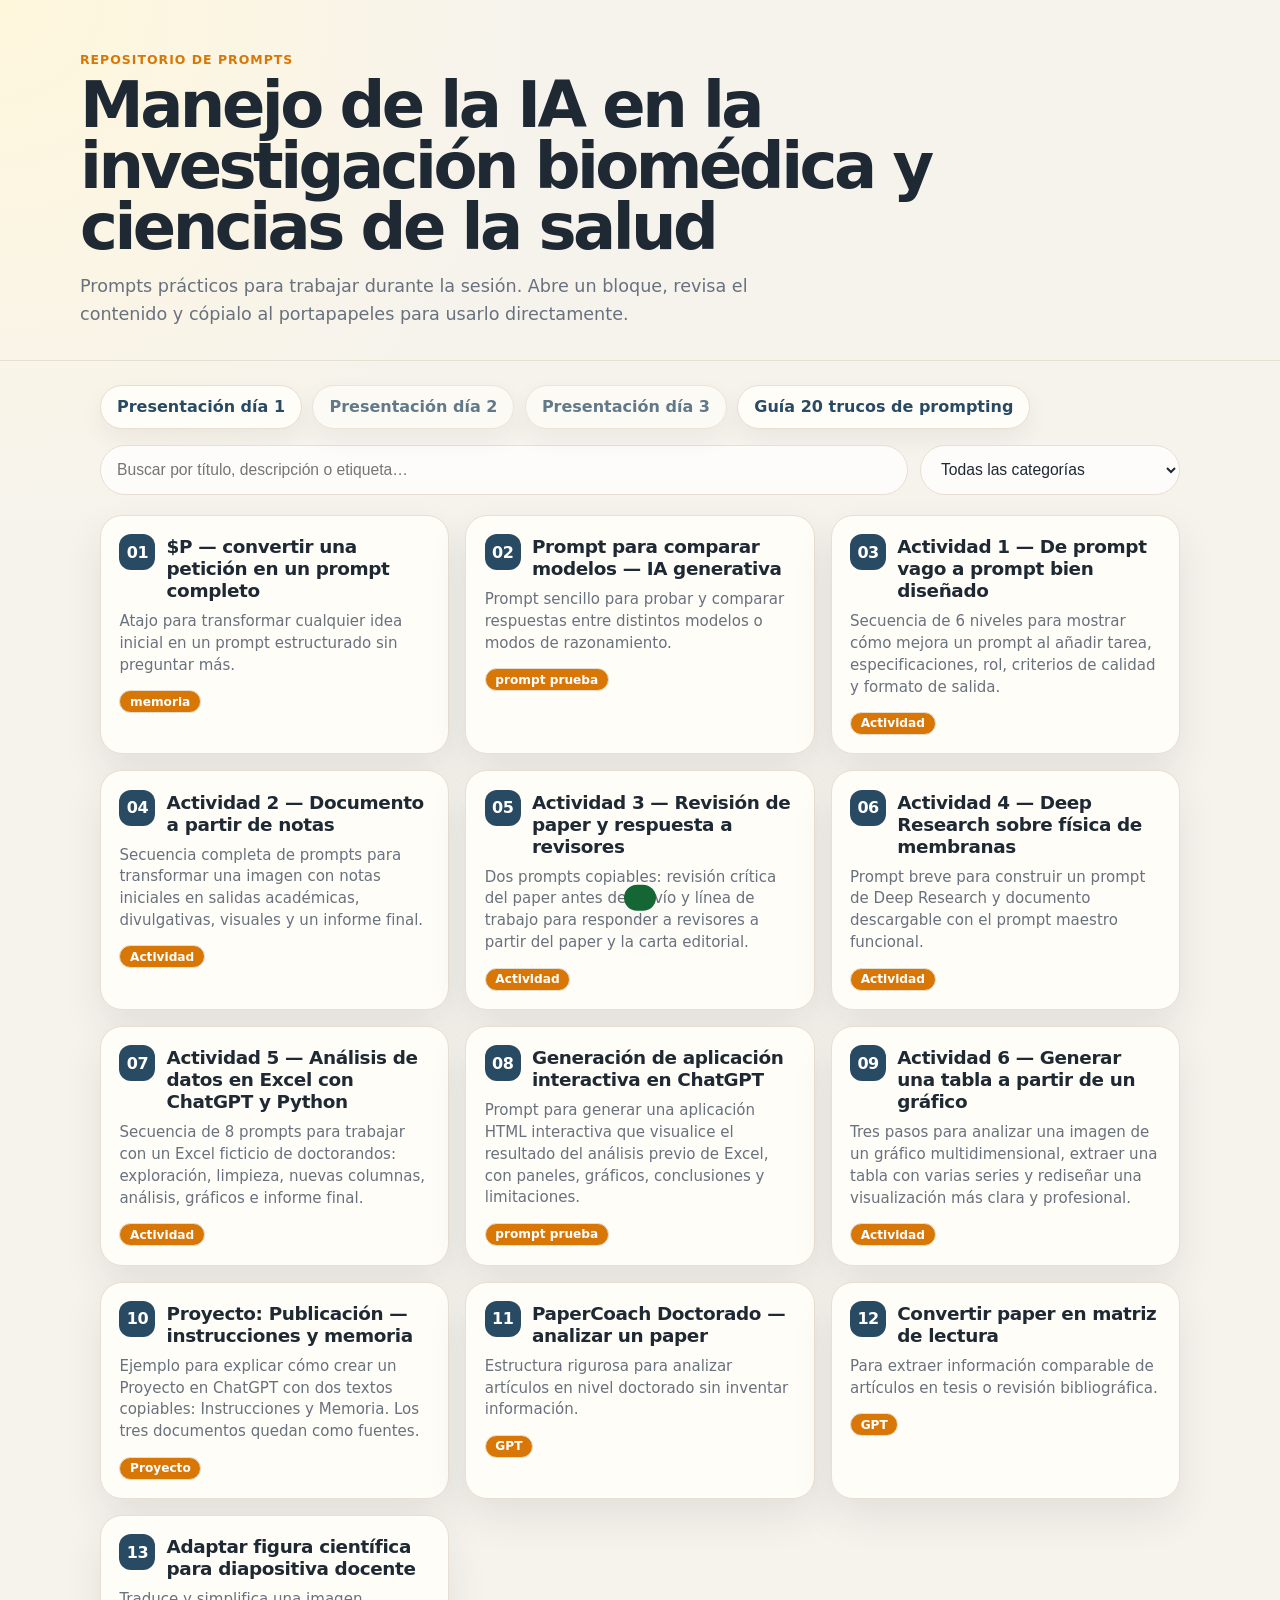
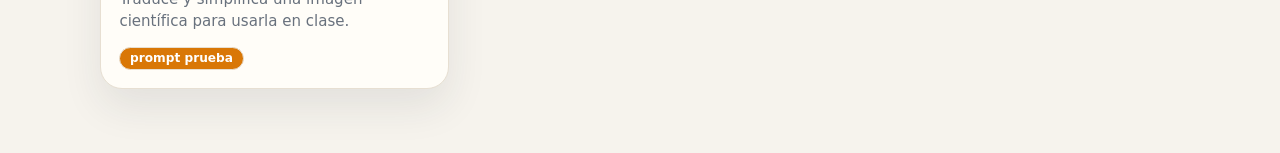
==== index.html @ 16f07302 "Add files via upload" ====
<!doctype html>
<html lang="es">
<head>
  <meta charset="utf-8" />
  <meta name="viewport" content="width=device-width, initial-scale=1" />
  <title>Manejo de la IA en la investigación biomédica y ciencias de la salud</title>
  <link rel="stylesheet" href="styles.css" />
</head>
<body>
  <header class="hero">
    <div>
      <p class="eyebrow">Repositorio de prompts</p>
      <h1>Manejo de la IA en la investigación biomédica y ciencias de la salud</h1>
      <p class="subtitle">Prompts prácticos para trabajar durante la sesión. Abre un bloque, revisa el contenido y cópialo al portapapeles para usarlo directamente.</p>
    </div>
  </header>

  <main class="container">
    <section class="doc-links" aria-label="Documentos del curso">
      <a href="docs/dia-1-bases-de-la-ia.pdf" class="doc-button" target="_blank" rel="noopener">Presentación día 1</a>
      <a href="#" class="doc-button" aria-disabled="true">Presentación día 2</a>
      <a href="#" class="doc-button" aria-disabled="true">Presentación día 3</a>
      <a href="trucos.html" class="doc-button">Guía 20 trucos de prompting</a>
    </section>

    <section class="toolbar" aria-label="Herramientas de búsqueda">
      <input id="search" type="search" placeholder="Buscar por título, descripción o etiqueta…" />
      <select id="categoryFilter" aria-label="Filtrar por categoría">
        <option value="all">Todas las categorías</option>
      </select>
    </section>

    <section id="promptGrid" class="grid" aria-live="polite"></section>
  </main>

  <div id="toast" role="status" aria-live="polite"></div>

  <script src="prompts.js?v=20260609-2322"></script>
  <script src="app.js?v=20260609-2322"></script>
</body>
</html>
---- styles.css ----
:root {
  --bg: #f6f3ed;
  --card: #fffdf8;
  --ink: #1f2933;
  --muted: #68717d;
  --line: #e7dfd2;
  --accent: #284b63;
  --accent-2: #d97706;
  --ok: #166534;
  --shadow: 0 18px 40px rgba(31, 41, 51, .09);
}

* { box-sizing: border-box; }
body {
  margin: 0;
  font-family: Inter, ui-sans-serif, system-ui, -apple-system, BlinkMacSystemFont, "Segoe UI", sans-serif;
  background: radial-gradient(circle at top left, #fff7dc 0, transparent 34rem), var(--bg);
  color: var(--ink);
}

.hero {
  padding: 3.25rem 1.25rem 2rem;
  border-bottom: 1px solid var(--line);
}
.hero > div, .container { max-width: 1120px; margin: 0 auto; }
.eyebrow { margin: 0 0 .5rem; color: var(--accent-2); font-weight: 700; text-transform: uppercase; letter-spacing: .08em; font-size: .78rem; }
h1 { margin: 0; font-size: clamp(2.1rem, 5vw, 4.8rem); letter-spacing: -.055em; line-height: .95; }
.subtitle { max-width: 680px; color: var(--muted); font-size: 1.1rem; line-height: 1.55; margin: 1rem 0 0; }

.container { padding: 1.5rem 1.25rem 4rem; }
.doc-links { display: flex; flex-wrap: wrap; gap: .65rem; margin-bottom: 1rem; }
.doc-button { text-decoration: none; border: 1px solid var(--line); background: var(--card); color: var(--accent); border-radius: 999px; padding: .72rem 1rem; font-weight: 750; box-shadow: 0 10px 25px rgba(31,41,51,.06); }
.doc-button[aria-disabled="true"] { opacity: .72; cursor: not-allowed; }
.toolbar { display: grid; grid-template-columns: 1fr minmax(190px, 260px); gap: .75rem; margin-bottom: 1.25rem; }
input, select {
  width: 100%; border: 1px solid var(--line); background: rgba(255,255,255,.78); border-radius: 999px;
  padding: .9rem 1rem; color: var(--ink); font-size: .98rem; outline: none;
}
input:focus, select:focus { border-color: var(--accent); box-shadow: 0 0 0 3px rgba(40,75,99,.14); }

.grid { display: grid; grid-template-columns: repeat(3, minmax(0, 1fr)); gap: 1rem; }
.card {
  background: var(--card); border: 1px solid var(--line); border-radius: 22px; box-shadow: var(--shadow); overflow: hidden;
}
.card summary { cursor: pointer; list-style: none; padding: 1.15rem; }
.card summary::-webkit-details-marker { display: none; }
.title-row { display: flex; align-items: flex-start; gap: .7rem; margin-bottom: .55rem; }
.number { flex: 0 0 auto; display: inline-grid; place-items: center; min-width: 2.25rem; height: 2.25rem; border-radius: 12px; background: var(--accent); color: white; font-weight: 850; letter-spacing: -.03em; }
.card h2 { margin: .12rem 0 0; font-size: 1.15rem; line-height: 1.2; letter-spacing: -.02em; }
.description { color: var(--muted); line-height: 1.45; margin: 0 0 .85rem; font-size: .94rem; }
.meta { display: flex; flex-wrap: wrap; gap: .4rem; }
.tag { border: 1px solid var(--line); color: white; background: var(--accent-2); border-radius: 999px; padding: .22rem .6rem; font-size: .76rem; font-weight: 750; }
.content { border-top: 1px solid var(--line); padding: 1rem 1.15rem 1.15rem; }
.prompt {
  white-space: pre-wrap; background: #fbf7ef; border: 1px solid var(--line); border-radius: 16px; padding: .9rem;
  max-height: 360px; overflow: auto; font-family: ui-monospace, SFMono-Regular, Menlo, Consolas, monospace; font-size: .88rem; line-height: 1.5;
}
.copy {
  margin-top: .8rem; border: 0; border-radius: 999px; background: var(--accent); color: white; padding: .75rem 1rem;
  font-weight: 750; cursor: pointer; width: 100%; font-size: .95rem;
}
.copy:hover { filter: brightness(1.06); }
.empty { grid-column: 1/-1; color: var(--muted); padding: 2rem; text-align: center; }
#toast {
  position: fixed; left: 50%; bottom: 1.25rem; transform: translateX(-50%) translateY(120%);
  background: var(--ok); color: white; padding: .8rem 1rem; border-radius: 999px; box-shadow: var(--shadow); transition: transform .2s ease;
}
#toast.show { transform: translateX(-50%) translateY(0); }

@media (max-width: 860px) { .grid { grid-template-columns: repeat(2, minmax(0, 1fr)); } }
@media (max-width: 620px) { .toolbar, .grid { grid-template-columns: 1fr; } .hero { padding-top: 2.2rem; } }

.materials { margin-top: 1rem; border-top: 1px solid var(--line); padding-top: .9rem; }
.materials h3 { margin: 0 0 .55rem; font-size: .92rem; color: var(--muted); text-transform: uppercase; letter-spacing: .06em; }
.material-link { display: flex; justify-content: space-between; align-items: center; gap: .75rem; text-decoration: none; color: var(--accent); background: #f9f5ec; border: 1px solid var(--line); border-radius: 14px; padding: .7rem .8rem; margin-top: .45rem; font-weight: 700; }
.material-link span { color: var(--muted); font-weight: 650; font-size: .78rem; }
.material-link.disabled { opacity: .55; cursor: not-allowed; }
.step-intro { color: var(--muted); line-height: 1.5; margin: 0 0 1rem; }
.steps { display: grid; gap: .9rem; }
.step-block { background: #fffaf1; border: 1px solid var(--line); border-radius: 18px; padding: .85rem; }
.step-block h3 { margin: 0 0 .6rem; color: var(--accent); font-size: .98rem; }
.step-block .prompt { max-height: 240px; background: #fffdf8; }
.copy-step { margin-top: .65rem; }
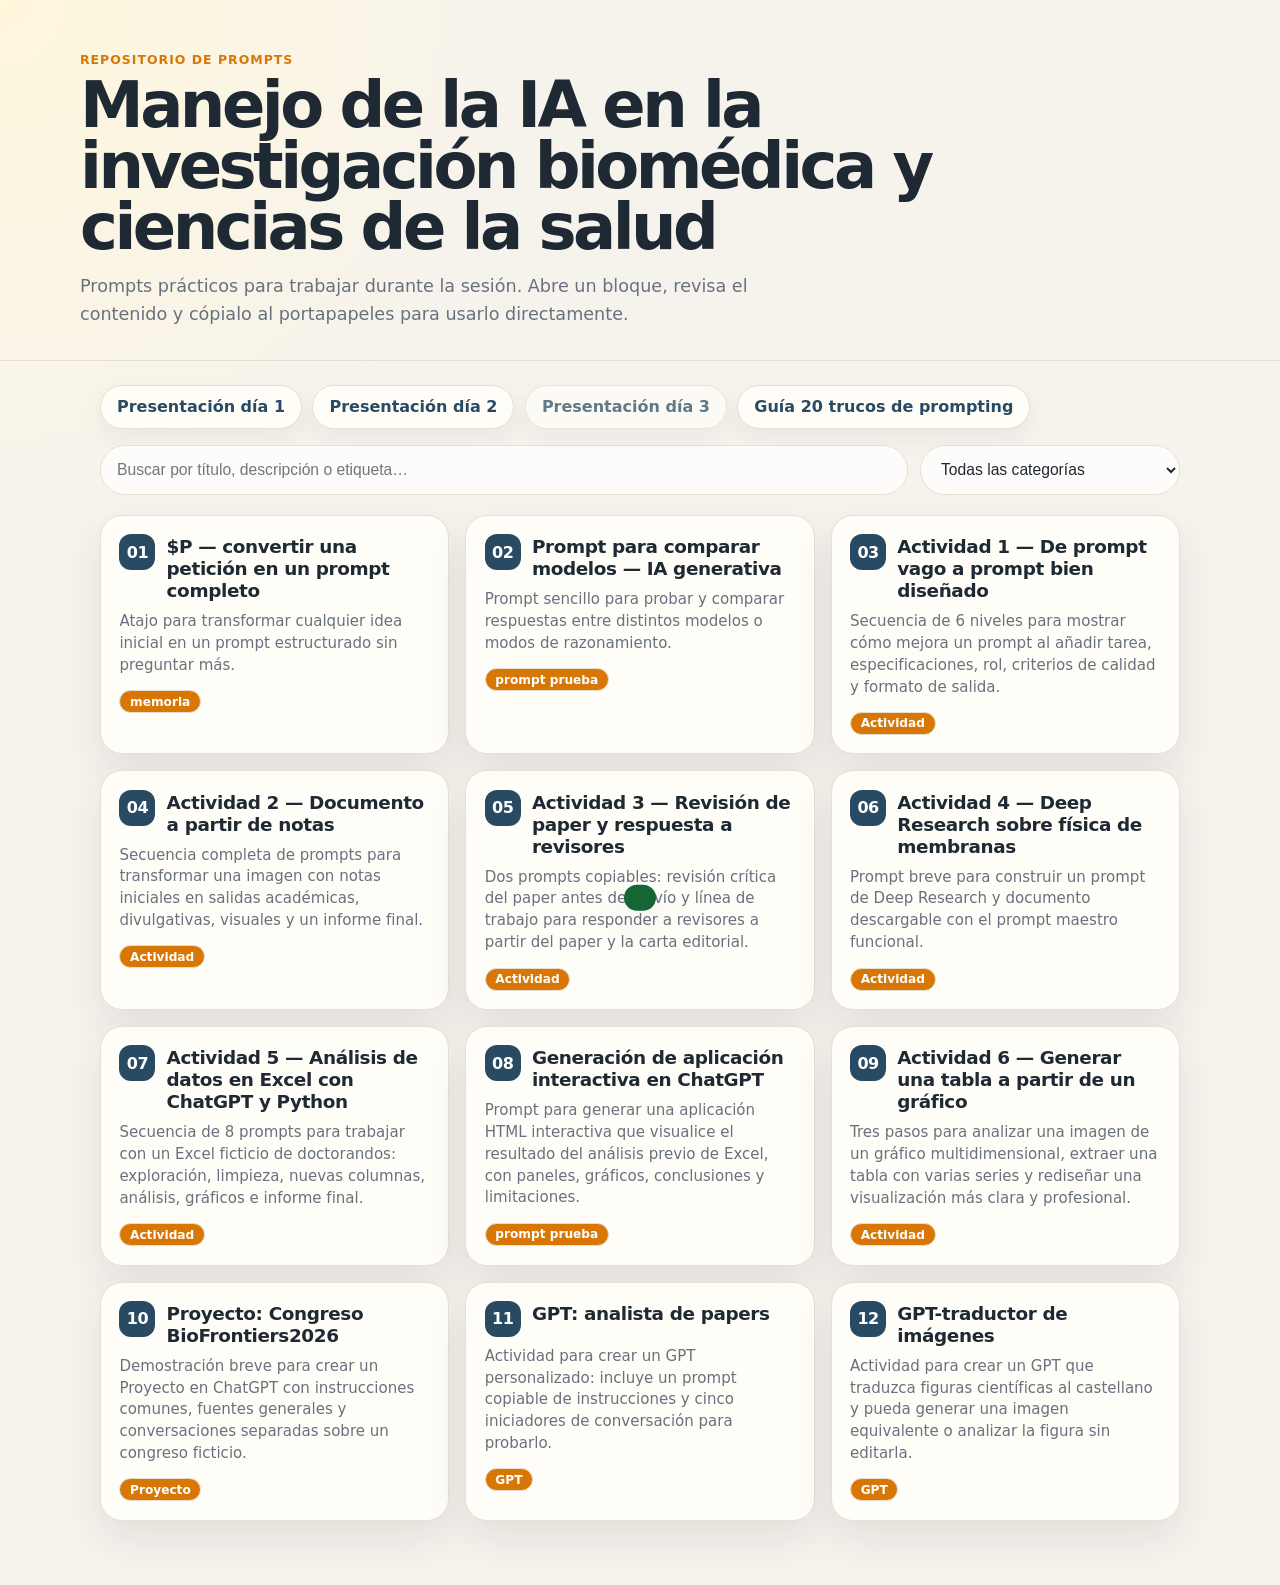
==== commit 29cf63e0: "Añade presentación día 2" ====
--- a/index.html
+++ b/index.html
@@ -17,8 +17,8 @@
 
   <main class="container">
     <section class="doc-links" aria-label="Documentos del curso">
-      <a href="docs/dia-1-bases-de-la-ia.pdf" class="doc-button" target="_blank" rel="noopener">Presentación día 1</a>
-      <a href="#" class="doc-button" aria-disabled="true">Presentación día 2</a>
+      <a href="dia-1-bases-de-la-ia.pdf" class="doc-button" target="_blank" rel="noopener">Presentación día 1</a>
+      <a href="dia-2-ia-en-investigacion.pdf" class="doc-button" target="_blank" rel="noopener">Presentación día 2</a>
       <a href="#" class="doc-button" aria-disabled="true">Presentación día 3</a>
       <a href="trucos.html" class="doc-button">Guía 20 trucos de prompting</a>
     </section>
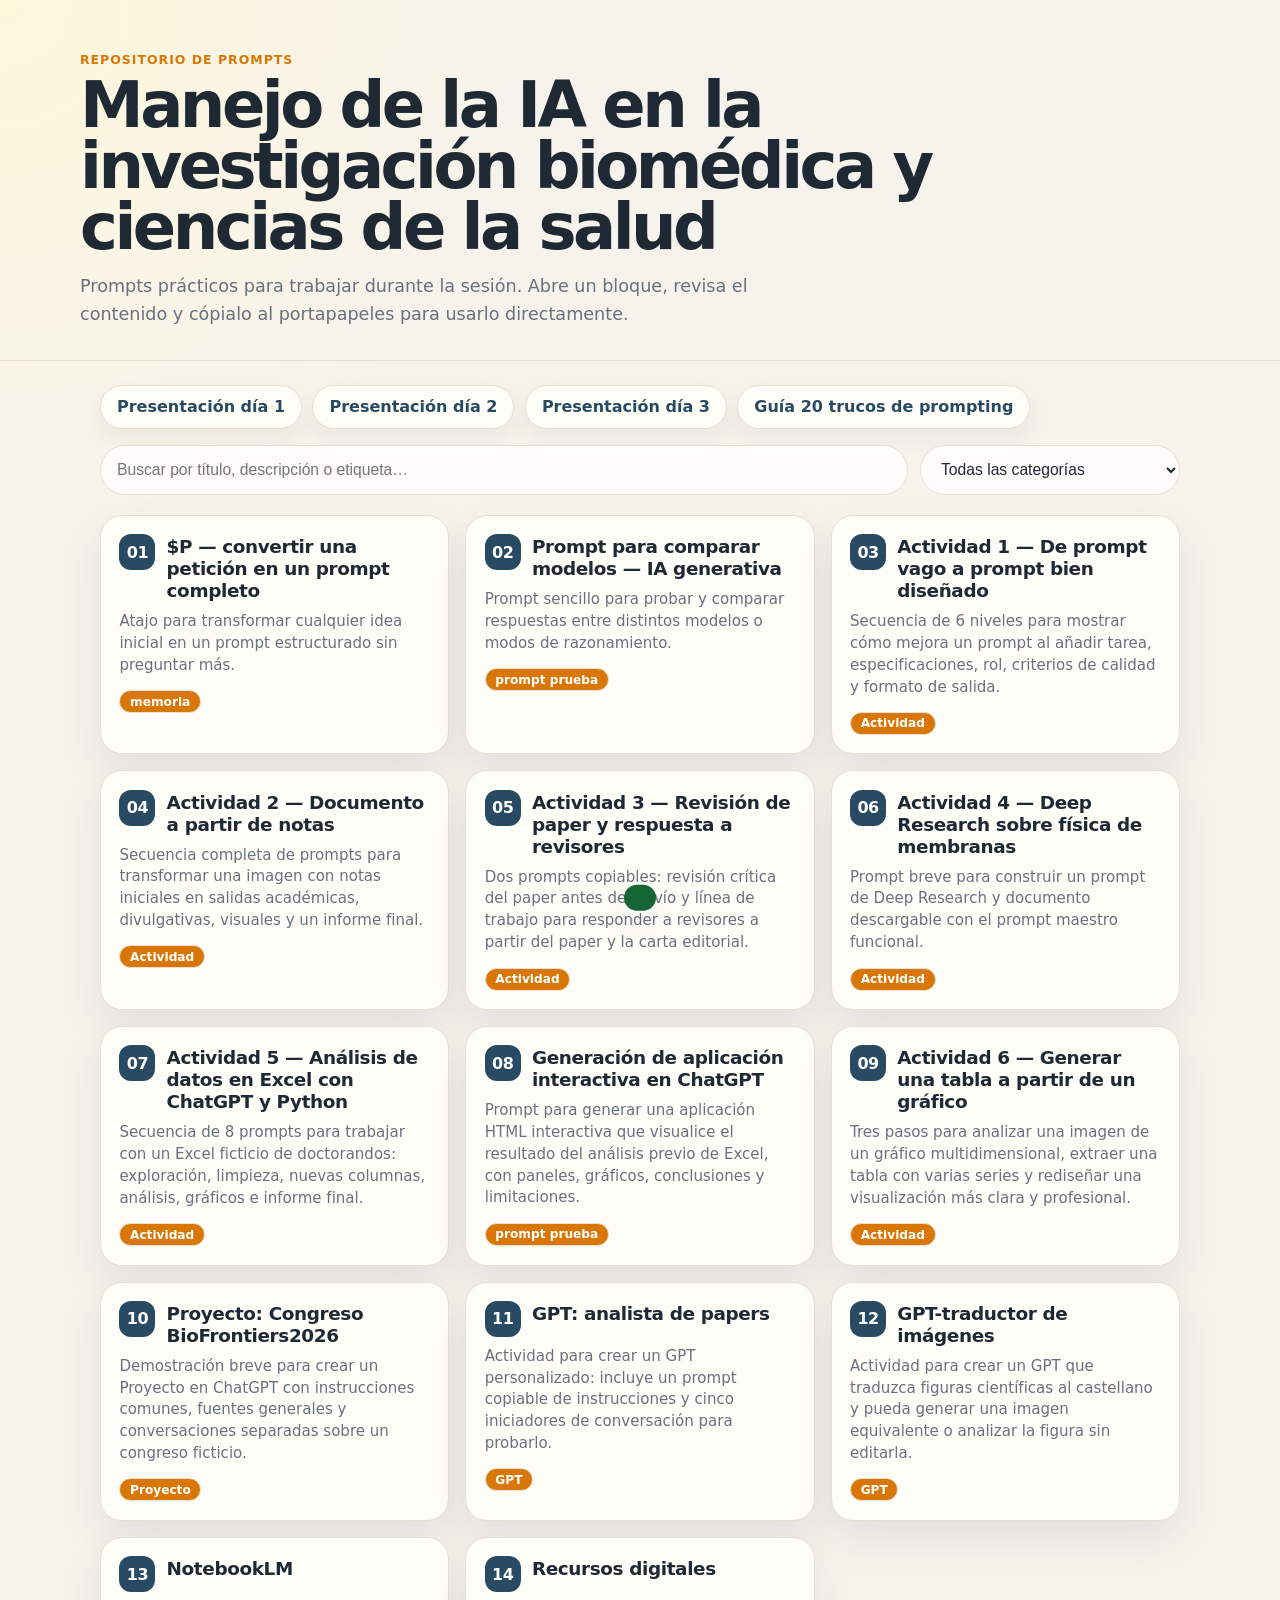
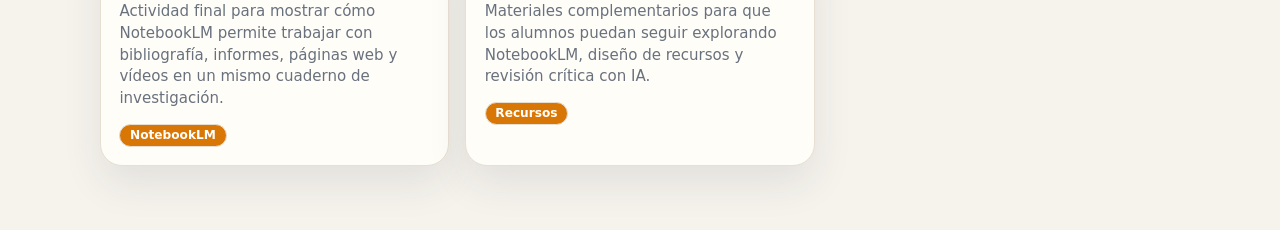
==== commit 08524ca3: "Añade presentación día 3" ====
--- a/index.html
+++ b/index.html
@@ -19,7 +19,7 @@
     <section class="doc-links" aria-label="Documentos del curso">
       <a href="dia-1-bases-de-la-ia.pdf" class="doc-button" target="_blank" rel="noopener">Presentación día 1</a>
       <a href="dia-2-ia-en-investigacion.pdf" class="doc-button" target="_blank" rel="noopener">Presentación día 2</a>
-      <a href="#" class="doc-button" aria-disabled="true">Presentación día 3</a>
+      <a href="dia-3-imagenes-agentes-debates-eticos.pdf" class="doc-button" target="_blank" rel="noopener">Presentación día 3</a>
       <a href="trucos.html" class="doc-button">Guía 20 trucos de prompting</a>
     </section>
 
--- a/styles.css
+++ b/styles.css
@@ -72,8 +72,8 @@
 
 .materials { margin-top: 1rem; border-top: 1px solid var(--line); padding-top: .9rem; }
 .materials h3 { margin: 0 0 .55rem; font-size: .92rem; color: var(--muted); text-transform: uppercase; letter-spacing: .06em; }
-.material-link { display: flex; justify-content: space-between; align-items: center; gap: .75rem; text-decoration: none; color: var(--accent); background: #f9f5ec; border: 1px solid var(--line); border-radius: 14px; padding: .7rem .8rem; margin-top: .45rem; font-weight: 700; }
-.material-link span { color: var(--muted); font-weight: 650; font-size: .78rem; }
+.material-link { display: flex; justify-content: space-between; align-items: center; gap: .75rem; text-decoration: none; color: var(--accent); background: #f9f5ec; border: 1px solid var(--line); border-radius: 14px; padding: .7rem .8rem; margin-top: .45rem; font-weight: 700; min-width: 0; overflow-wrap: anywhere; }
+.material-link span { color: var(--muted); font-weight: 650; font-size: .78rem; flex: 0 0 auto; }
 .material-link.disabled { opacity: .55; cursor: not-allowed; }
 .step-intro { color: var(--muted); line-height: 1.5; margin: 0 0 1rem; }
 .steps { display: grid; gap: .9rem; }
